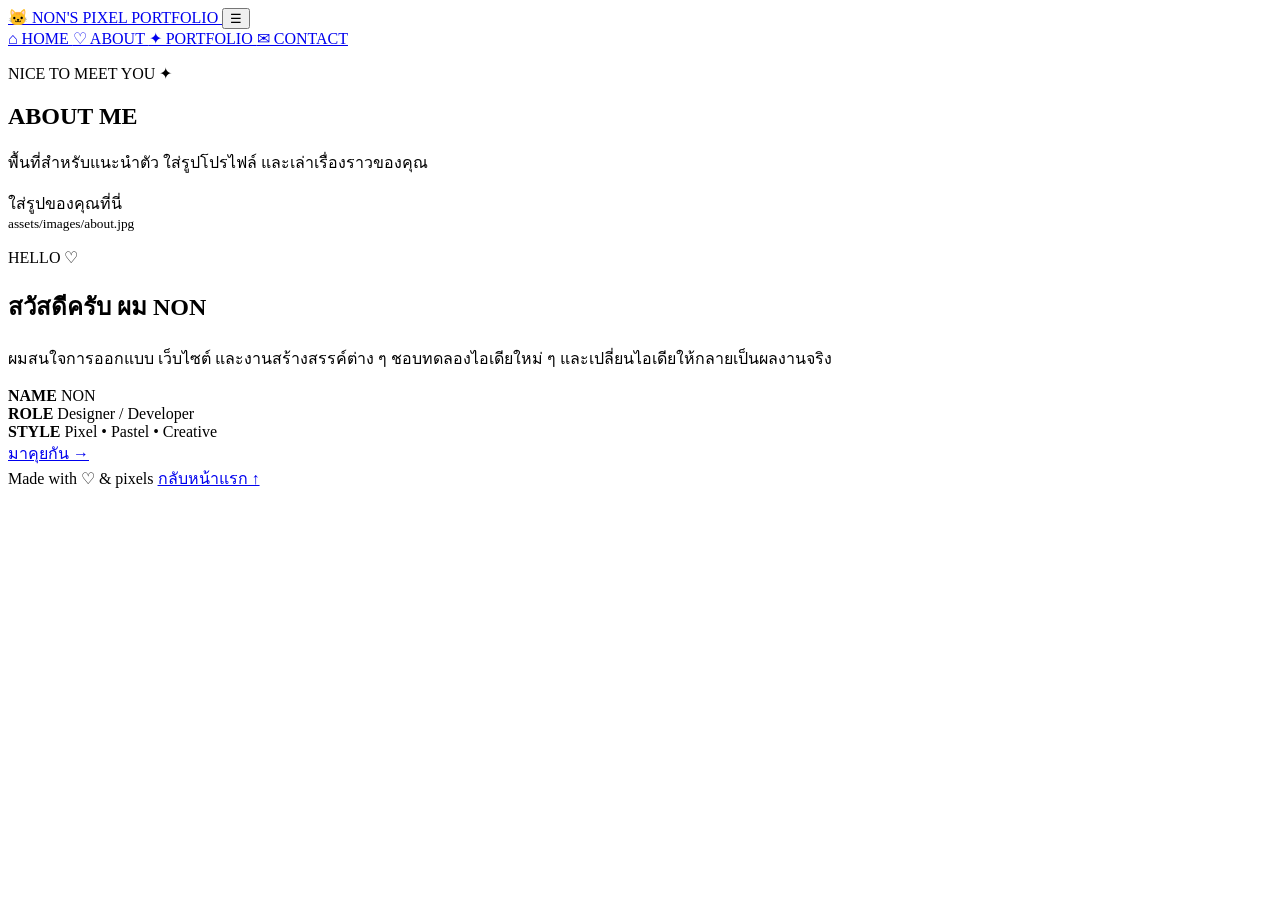
==== about.html @ fb9bc794 "Create about.html" ====
<!doctype html>
<html lang="th">

<head>

  <meta charset="UTF-8">
  <meta name="viewport" content="width=device-width, initial-scale=1.0">

  <title>About — NON</title>

  <link rel="preconnect" href="https://fonts.googleapis.com">
  <link rel="preconnect" href="https://fonts.gstatic.com" crossorigin>

  <link
    href="https://fonts.googleapis.com/css2?family=Press+Start+2P&family=Prompt:wght@400;500;600;700&display=swap"
    rel="stylesheet"
  >

  <link rel="stylesheet" href="assets/style.css">

</head>


<body>


<header class="site-header">

  <a class="brand" href="index.html">

    <span class="brand-cat">
      🐱
    </span>

    <span>
      NON'S PIXEL PORTFOLIO
    </span>

  </a>


  <button class="menu-toggle" aria-label="เปิดเมนู">
    ☰
  </button>


  <nav class="nav">

    <a href="index.html">
      ⌂ HOME
    </a>

    <a class="active" href="about.html">
      ♡ ABOUT
    </a>

    <a href="portfolio.html">
      ✦ PORTFOLIO
    </a>

    <a href="contact.html">
      ✉ CONTACT
    </a>

  </nav>

</header>



<main>


  <!-- PAGE TITLE -->

  <section class="page-head shell">

    <p class="eyebrow">
      NICE TO MEET YOU ✦
    </p>

    <h1>
      ABOUT <span>ME</span>
    </h1>

    <p>
      พื้นที่สำหรับแนะนำตัว ใส่รูปโปรไฟล์
      และเล่าเรื่องราวของคุณ
    </p>

  </section>



  <!-- ABOUT -->

  <section class="about-grid shell">


    <!-- PROFILE IMAGE -->

    <div class="profile-frame image-slot">

      <img
        src="assets/images/about.jpg"
        alt="รูปของฉัน"
        onerror="this.style.display='none';this.nextElementSibling.style.display='grid'"
      >

      <div class="placeholder">

        ใส่รูปของคุณที่นี่

        <br>

        <small>
          assets/images/about.jpg
        </small>

      </div>

    </div>



    <!-- ABOUT TEXT -->

    <div class="paper">

      <p class="eyebrow">
        HELLO ♡
      </p>

      <h2>
        สวัสดีครับ ผม NON
      </h2>

      <p>
        ผมสนใจการออกแบบ เว็บไซต์
        และงานสร้างสรรค์ต่าง ๆ
        ชอบทดลองไอเดียใหม่ ๆ
        และเปลี่ยนไอเดียให้กลายเป็นผลงานจริง
      </p>


      <div class="info-list">

        <div>

          <b>
            NAME
          </b>

          <span>
            NON
          </span>

        </div>


        <div>

          <b>
            ROLE
          </b>

          <span>
            Designer / Developer
          </span>

        </div>


        <div>

          <b>
            STYLE
          </b>

          <span>
            Pixel • Pastel • Creative
          </span>

        </div>

      </div>


      <a class="btn primary" href="contact.html">
        มาคุยกัน →
      </a>

    </div>

  </section>

</main>



<footer class="footer">

  <span>
    Made with ♡ & pixels
  </span>

  <span>

    <a href="index.html">
      กลับหน้าแรก ↑
    </a>

  </span>

</footer>



<script src="assets/script.js"></script>

</body>
</html>
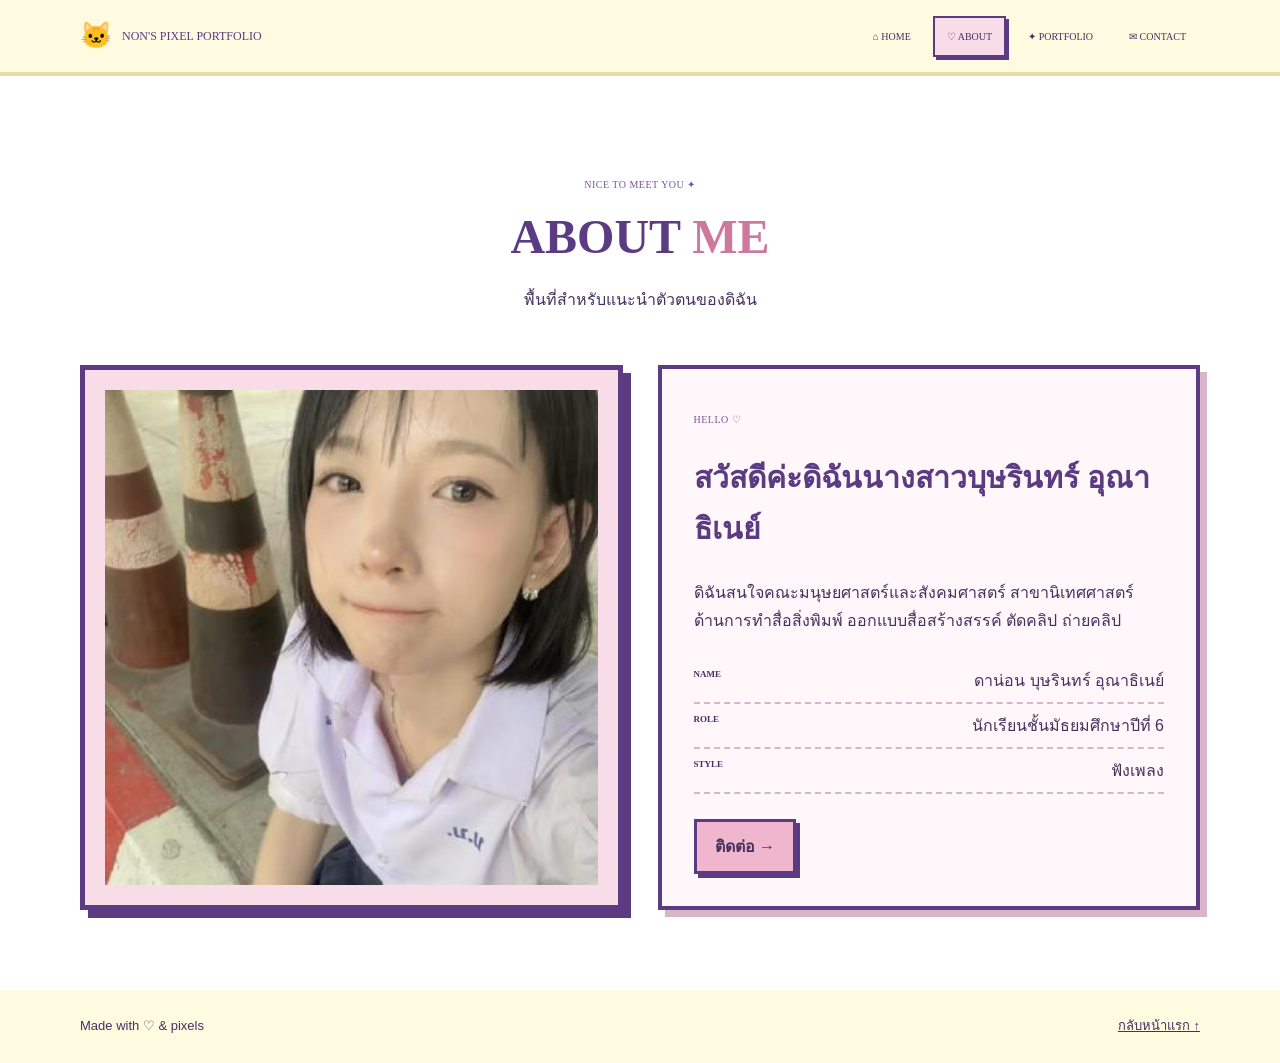
==== commit 2891addf: "Update about.html" ====
--- a/about.html
+++ b/about.html
@@ -6,7 +6,7 @@
   <meta charset="UTF-8">
   <meta name="viewport" content="width=device-width, initial-scale=1.0">
 
-  <title>About — NON</title>
+  <title>About — Busarin</title>
 
   <link rel="preconnect" href="https://fonts.googleapis.com">
   <link rel="preconnect" href="https://fonts.gstatic.com" crossorigin>
@@ -84,8 +84,7 @@
     </h1>
 
     <p>
-      พื้นที่สำหรับแนะนำตัว ใส่รูปโปรไฟล์
-      และเล่าเรื่องราวของคุณ
+      พื้นที่สำหรับแนะนำตัวตนของดิฉัน
     </p>
 
   </section>
@@ -109,13 +108,7 @@
 
       <div class="placeholder">
 
-        ใส่รูปของคุณที่นี่
-
-        <br>
-
-        <small>
-          assets/images/about.jpg
-        </small>
+        <img src="PICNON.jpg">
 
       </div>
 
@@ -132,14 +125,12 @@
       </p>
 
       <h2>
-        สวัสดีครับ ผม NON
+        สวัสดีค่ะดิฉันนางสาวบุษรินทร์ อุณาธิเนย์
       </h2>
 
       <p>
-        ผมสนใจการออกแบบ เว็บไซต์
-        และงานสร้างสรรค์ต่าง ๆ
-        ชอบทดลองไอเดียใหม่ ๆ
-        และเปลี่ยนไอเดียให้กลายเป็นผลงานจริง
+        ดิฉันสนใจคณะมนุษยศาสตร์และสังคมศาสตร์ สาขานิเทศศาสตร์
+        ด้านการทำสื่อสิ่งพิมพ์ ออกแบบสื่อสร้างสรรค์ ตัดคลิป ถ่ายคลิป
       </p>
 
 
@@ -152,7 +143,7 @@
           </b>
 
           <span>
-            NON
+            ดาน่อน บุษรินทร์ อุณาธิเนย์
           </span>
 
         </div>
@@ -165,7 +156,7 @@
           </b>
 
           <span>
-            Designer / Developer
+            นักเรียนชั้นมัธยมศึกษาปีที่ 6
           </span>
 
         </div>
@@ -178,7 +169,7 @@
           </b>
 
           <span>
-            Pixel • Pastel • Creative
+            ฟังเพลง
           </span>
 
         </div>
@@ -187,7 +178,7 @@
 
 
       <a class="btn primary" href="contact.html">
-        มาคุยกัน →
+        ติดต่อ →
       </a>
 
     </div>
--- a/assets/style.css
+++ b/assets/style.css
@@ -0,0 +1,1016 @@
+:root {
+
+  --purple: #5b3b82;
+  --purple2: #7b559c;
+
+  --pink: #efb6ce;
+  --pink2: #f8dce8;
+
+  --cream: #fffbe0;
+  --yellow: #f7ed9e;
+
+  --ink: #44315f;
+  --white: #fffdf8;
+
+}
+
+
+* {
+  box-sizing: border-box;
+}
+
+
+html {
+  scroll-behavior: smooth;
+}
+
+
+body {
+
+  margin: 0;
+
+  color: var(--ink);
+
+  background: #fff;
+
+  font-family: "Prompt", sans-serif;
+
+  line-height: 1.7;
+
+}
+
+
+a {
+  text-decoration: none;
+  color: inherit;
+}
+
+
+.shell {
+
+  width: min(1120px, calc(100% - 36px));
+
+  margin: auto;
+
+}
+
+
+/* =========================
+   HEADER
+========================= */
+
+.site-header {
+
+  min-height: 76px;
+
+  display: flex;
+
+  align-items: center;
+
+  justify-content: space-between;
+
+  gap: 24px;
+
+  padding: 14px max(22px, calc((100% - 1120px) / 2));
+
+  background: var(--cream);
+
+  border-bottom: 4px solid #e8dca5;
+
+  position: sticky;
+
+  top: 0;
+
+  z-index: 20;
+
+}
+
+
+.brand {
+
+  display: flex;
+
+  align-items: center;
+
+  gap: 10px;
+
+  font-family: "Press Start 2P";
+
+  font-size: 12px;
+
+  color: var(--purple);
+
+}
+
+
+.brand-cat {
+  font-size: 26px;
+}
+
+
+.nav {
+
+  display: flex;
+
+  gap: 8px;
+
+  flex-wrap: wrap;
+
+  justify-content: flex-end;
+
+}
+
+
+.nav a {
+
+  font-family: "Press Start 2P";
+
+  font-size: 10px;
+
+  padding: 10px 12px;
+
+  border: 2px solid transparent;
+
+}
+
+
+.nav a:hover,
+.nav a.active {
+
+  background: var(--pink2);
+
+  border-color: var(--purple);
+
+  box-shadow: 3px 3px 0 var(--purple);
+
+}
+
+
+.menu-toggle {
+
+  display: none;
+
+  background: none;
+
+  border: 0;
+
+  font-size: 25px;
+
+  color: var(--purple);
+
+}
+
+
+/* =========================
+   HERO
+========================= */
+
+.hero {
+
+  margin-top: 32px;
+
+  min-height: 470px;
+
+  padding: 64px;
+
+  display: grid;
+
+  grid-template-columns: 1fr 1fr;
+
+  align-items: center;
+
+  overflow: hidden;
+
+  background:
+    linear-gradient(
+      135deg,
+      #fffbdc,
+      #ffe9d9 60%,
+      #f8ccd8
+    );
+
+  border: 5px solid var(--purple);
+
+  box-shadow: 9px 9px 0 var(--purple);
+
+  position: relative;
+
+}
+
+
+.hero:after {
+
+  content: "✦  +  ✦  +";
+
+  position: absolute;
+
+  right: 35px;
+
+  top: 20px;
+
+  font-size: 34px;
+
+  color: #e79ab9;
+
+  letter-spacing: 15px;
+
+}
+
+
+.eyebrow {
+
+  font-family: "Press Start 2P";
+
+  font-size: 10px;
+
+  color: var(--purple2);
+
+  letter-spacing: .5px;
+
+}
+
+
+.hero h1,
+.page-head h1 {
+
+  font-family: "Press Start 2P";
+
+  font-size: clamp(30px, 5vw, 54px);
+
+  line-height: 1.4;
+
+  margin: 18px 0;
+
+  color: var(--purple);
+
+}
+
+
+h1 span,
+h2 span {
+
+  color: #cf789e;
+
+}
+
+
+.lead {
+
+  font-size: 17px;
+
+  max-width: 560px;
+
+}
+
+
+.actions {
+
+  display: flex;
+
+  gap: 14px;
+
+  margin-top: 28px;
+
+}
+
+
+.btn {
+
+  display: inline-block;
+
+  padding: 11px 18px;
+
+  background: #fff;
+
+  border: 3px solid var(--purple);
+
+  box-shadow: 4px 4px 0 var(--purple);
+
+  font-weight: 700;
+
+  cursor: pointer;
+
+}
+
+
+.btn:hover {
+
+  transform: translate(2px, 2px);
+
+  box-shadow: 2px 2px 0 var(--purple);
+
+}
+
+
+.btn.primary {
+  background: var(--pink);
+}
+
+
+/* =========================
+   PIXEL ART
+========================= */
+
+.hero-art {
+
+  width: min(390px, 100%);
+
+  aspect-ratio: 1 / 1;
+
+  margin: auto;
+
+  display: grid;
+
+  place-items: center;
+
+  position: relative;
+
+  background: #f8dbe6;
+
+  border: 5px solid var(--purple);
+
+  box-shadow: 7px 7px 0 var(--purple);
+
+  image-rendering: pixelated;
+
+}
+
+
+.cloud {
+
+  position: absolute;
+
+  top: 15px;
+
+  right: 20px;
+
+  color: #d991b1;
+
+  font-size: 32px;
+
+}
+
+
+.cup {
+
+  position: absolute;
+
+  bottom: 21%;
+
+  width: 70%;
+
+  height: 35%;
+
+  border: 5px solid var(--purple);
+
+  border-radius: 18px 18px 50px 50px;
+
+  background: #f2b6d0;
+
+  font-size: 55px;
+
+  text-align: center;
+
+  padding-top: 25px;
+
+}
+
+
+.cat {
+
+  position: absolute;
+
+  z-index: 2;
+
+  top: 20%;
+
+  font-size: 72px;
+
+  background: #fff6f1;
+
+  border: 5px solid var(--purple);
+
+  padding: 20px 15px;
+
+  border-radius: 50%;
+
+}
+
+
+.saucer {
+
+  position: absolute;
+
+  bottom: 13%;
+
+  width: 75%;
+
+  height: 25px;
+
+  border-radius: 50%;
+
+  background: var(--purple);
+
+}
+
+
+/* =========================
+   QUICK LINKS
+========================= */
+
+.quick-links {
+
+  display: grid;
+
+  grid-template-columns: repeat(3, 1fr);
+
+  gap: 20px;
+
+  margin-top: 45px;
+
+}
+
+
+.quick-card {
+
+  padding: 22px;
+
+  background: #f2ccdc;
+
+  border: 4px solid var(--purple);
+
+  box-shadow: 6px 6px 0 #d9b5c8;
+
+  display: flex;
+
+  align-items: center;
+
+  gap: 18px;
+
+}
+
+
+.quick-card:hover {
+
+  transform: translateY(-4px);
+
+}
+
+
+.quick-card span {
+
+  font-size: 42px;
+
+}
+
+
+.quick-card b {
+
+  font-family: "Press Start 2P";
+
+  font-size: 12px;
+
+}
+
+
+.quick-card small {
+
+  display: block;
+
+  margin-top: 7px;
+
+}
+
+
+/* =========================
+   INTRO
+========================= */
+
+.intro {
+
+  display: grid;
+
+  grid-template-columns: 1fr 1fr;
+
+  gap: 50px;
+
+  margin-top: 70px;
+
+  margin-bottom: 70px;
+
+}
+
+
+.intro h2 {
+
+  font-size: 29px;
+
+  line-height: 1.5;
+
+}
+
+
+.intro > p {
+
+  padding: 25px;
+
+  background: var(--cream);
+
+  border: 3px dashed var(--purple);
+
+}
+
+
+/* =========================
+   PAGE HEAD
+========================= */
+
+.page-head {
+
+  margin-top: 55px;
+
+  text-align: center;
+
+  padding: 35px;
+
+}
+
+
+.page-head h1 {
+
+  font-size: clamp(28px, 5vw, 48px);
+
+  margin: 10px;
+
+}
+
+
+/* =========================
+   ABOUT
+========================= */
+
+.about-grid,
+.contact-grid {
+
+  display: grid;
+
+  grid-template-columns: 1fr 1fr;
+
+  gap: 35px;
+
+  margin-bottom: 70px;
+
+}
+
+
+.image-slot {
+
+  min-height: 430px;
+
+  background: var(--pink2);
+
+  border: 5px solid var(--purple);
+
+  box-shadow: 8px 8px 0 var(--purple);
+
+  overflow: hidden;
+
+}
+
+
+.image-slot img,
+.work-image img {
+
+  width: 100%;
+
+  height: 100%;
+
+  object-fit: cover;
+
+}
+
+
+.placeholder {
+
+  display: none;
+
+  place-items: center;
+
+  text-align: center;
+
+  height: 100%;
+
+  min-height: 300px;
+
+  font-family: "Press Start 2P";
+
+  font-size: 12px;
+
+  color: var(--purple);
+
+  padding: 20px;
+
+}
+
+
+.placeholder small {
+
+  font-family: "Prompt";
+
+  font-size: 12px;
+
+}
+
+
+.image-slot .placeholder {
+
+  display: grid;
+
+}
+
+
+.image-slot:has(
+  img:not([style*="display: none"])
+) .placeholder {
+
+  display: none;
+
+}
+
+
+/* =========================
+   PAPER
+========================= */
+
+.paper {
+
+  background: #fff7fa;
+
+  border: 4px solid var(--purple);
+
+  box-shadow: 7px 7px 0 #d9b5c8;
+
+  padding: 32px;
+
+}
+
+
+.paper h2 {
+
+  font-size: 30px;
+
+  color: var(--purple);
+
+}
+
+
+.info-list {
+
+  margin: 25px 0;
+
+}
+
+
+.info-list div {
+
+  display: flex;
+
+  justify-content: space-between;
+
+  border-bottom: 2px dashed #d6b6c7;
+
+  padding: 8px 0;
+
+}
+
+
+.info-list b {
+
+  font-family: "Press Start 2P";
+
+  font-size: 9px;
+
+}
+
+
+/* =========================
+   PORTFOLIO
+========================= */
+
+.single-project {
+
+  display: grid;
+
+  grid-template-columns: 1.25fr .75fr;
+
+  gap: 35px;
+
+  margin-bottom: 70px;
+
+  align-items: stretch;
+
+}
+
+
+.featured-image {
+
+  min-height: 520px;
+
+  background: var(--pink2);
+
+  border: 5px solid var(--purple);
+
+  box-shadow: 8px 8px 0 var(--purple);
+
+  overflow: hidden;
+
+}
+
+
+.featured-image .placeholder {
+
+  display: grid;
+
+}
+
+
+.featured-image:has(
+  img:not([style*="display: none"])
+) .placeholder {
+
+  display: none;
+
+}
+
+
+.project-detail {
+
+  display: flex;
+
+  flex-direction: column;
+
+  justify-content: center;
+
+}
+
+
+.tag {
+
+  display: inline-block;
+
+  width: fit-content;
+
+  background: var(--yellow);
+
+  border: 2px solid var(--purple);
+
+  padding: 4px 8px;
+
+  font-family: "Press Start 2P";
+
+  font-size: 8px;
+
+}
+
+
+/* =========================
+   CONTACT
+========================= */
+
+.contact-grid {
+
+  align-items: start;
+
+}
+
+
+.contact-card {
+
+  display: flex;
+
+  flex-direction: column;
+
+  gap: 13px;
+
+}
+
+
+.contact-icon {
+
+  font-size: 55px;
+
+}
+
+
+.contact-card a {
+
+  font-weight: 600;
+
+  color: #8e4d76;
+
+}
+
+
+.contact-form {
+
+  display: flex;
+
+  flex-direction: column;
+
+  gap: 15px;
+
+}
+
+
+.contact-form label {
+
+  font-weight: 700;
+
+}
+
+
+.contact-form input,
+.contact-form textarea {
+
+  width: 100%;
+
+  display: block;
+
+  margin-top: 5px;
+
+  border: 3px solid var(--purple);
+
+  padding: 11px;
+
+  font: inherit;
+
+  background: #fff;
+
+}
+
+
+.contact-form textarea {
+
+  resize: vertical;
+
+}
+
+
+.contact-form small {
+
+  font-size: 11px;
+
+}
+
+
+/* =========================
+   FOOTER
+========================= */
+
+.footer {
+
+  margin-top: 80px;
+
+  padding: 25px max(22px, calc((100% - 1120px) / 2));
+
+  background: var(--cream);
+
+  display: flex;
+
+  justify-content: space-between;
+
+  font-size: 13px;
+
+}
+
+
+.footer a {
+
+  text-decoration: underline;
+
+}
+
+
+/* =========================
+   MOBILE
+========================= */
+
+@media (max-width: 800px) {
+
+  .site-header {
+
+    padding: 13px 18px;
+
+  }
+
+
+  .brand span:last-child {
+
+    font-size: 9px;
+
+  }
+
+
+  .menu-toggle {
+
+    display: block;
+
+  }
+
+
+  .nav {
+
+    display: none;
+
+    position: absolute;
+
+    left: 0;
+
+    right: 0;
+
+    top: 72px;
+
+    background: var(--cream);
+
+    padding: 12px 18px;
+
+    border-bottom: 4px solid var(--purple);
+
+    flex-direction: column;
+
+  }
+
+
+  .nav.open {
+
+    display: flex;
+
+  }
+
+
+  .nav a {
+
+    text-align: center;
+
+  }
+
+
+  .hero {
+
+    grid-template-columns: 1fr;
+
+    padding: 35px 25px;
+
+  }
+
+
+  .hero-art {
+
+    width: 300px;
+
+    margin-top: 25px;
+
+  }
+
+
+  .quick-links,
+  .intro,
+  .about-grid,
+  .contact-grid,
+  .single-project {
+
+    grid-template-columns: 1fr;
+
+  }
+
+
+  .intro {
+
+    gap: 10px;
+
+  }
+
+
+  .page-head {
+
+    padding: 20px;
+
+  }
+
+
+  .featured-image {
+
+    min-height: 330px;
+
+  }
+
+
+  .footer {
+
+    flex-direction: column;
+
+    gap: 8px;
+
+  }
+
+}
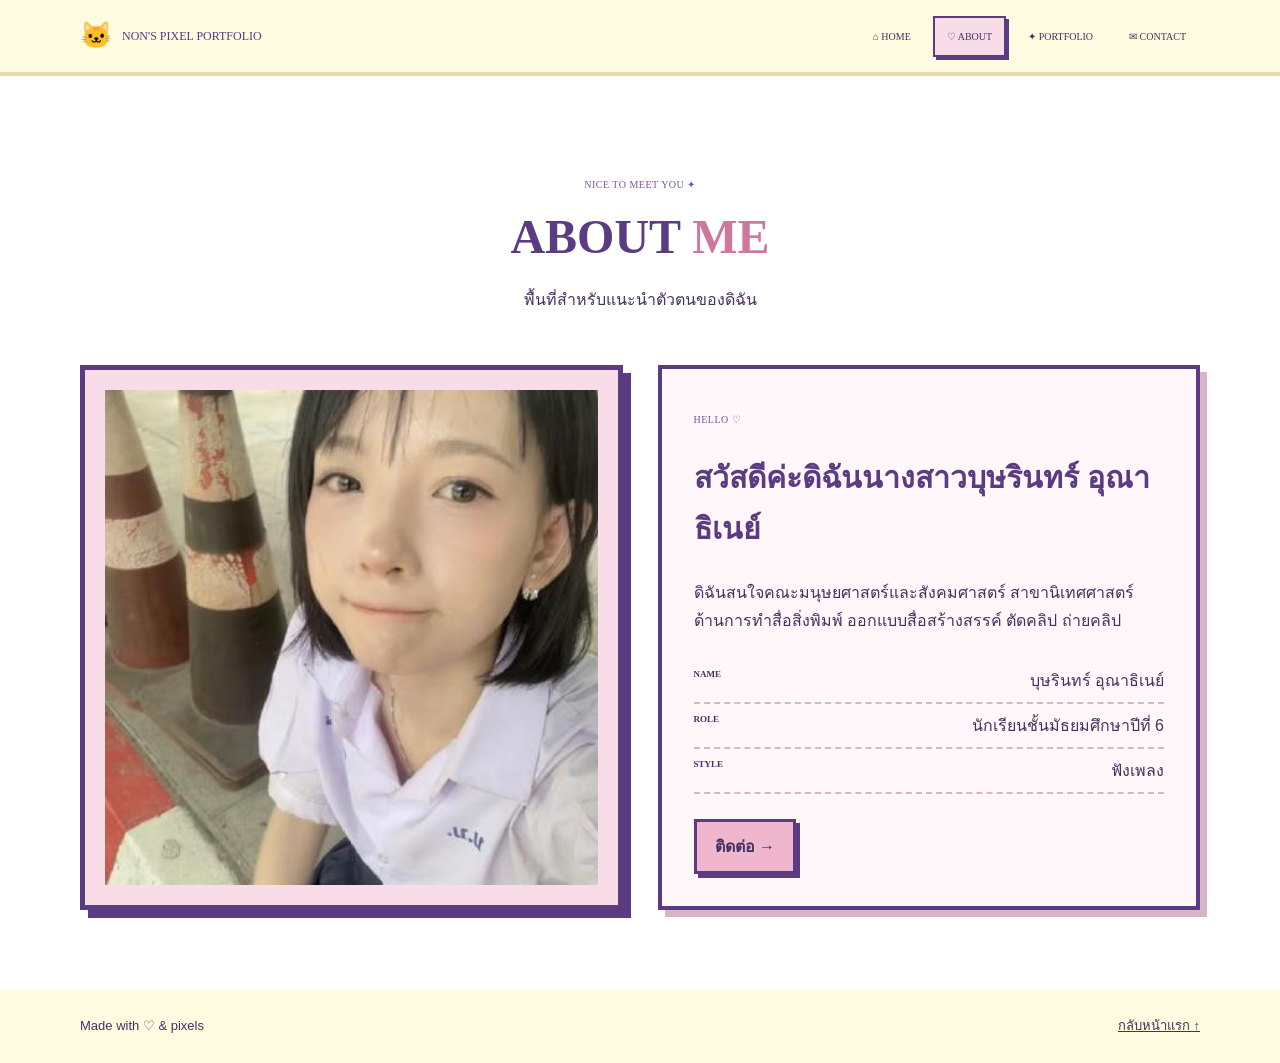
==== commit 90691cc1: "Update about.html" ====
--- a/about.html
+++ b/about.html
@@ -143,7 +143,7 @@
           </b>
 
           <span>
-            ดาน่อน บุษรินทร์ อุณาธิเนย์
+            บุษรินทร์ อุณาธิเนย์
           </span>
 
         </div>
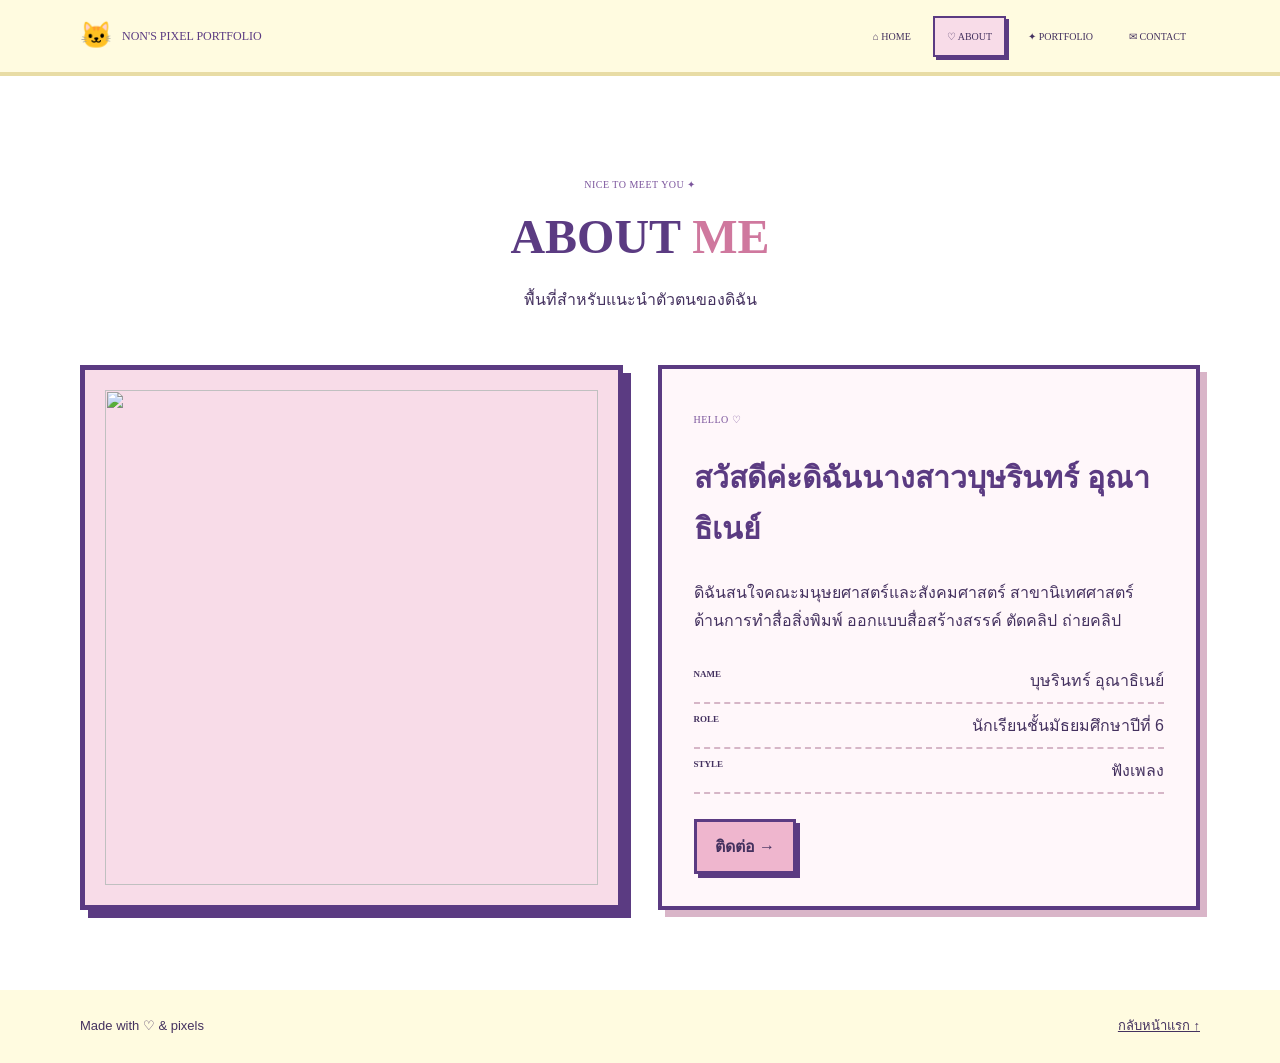
==== commit 51f8ce04: "Update about.html" ====
--- a/about.html
+++ b/about.html
@@ -108,7 +108,7 @@
 
       <div class="placeholder">
 
-        <img src="PICNON.jpg">
+        <img src="PD2.jpg">
 
       </div>
 
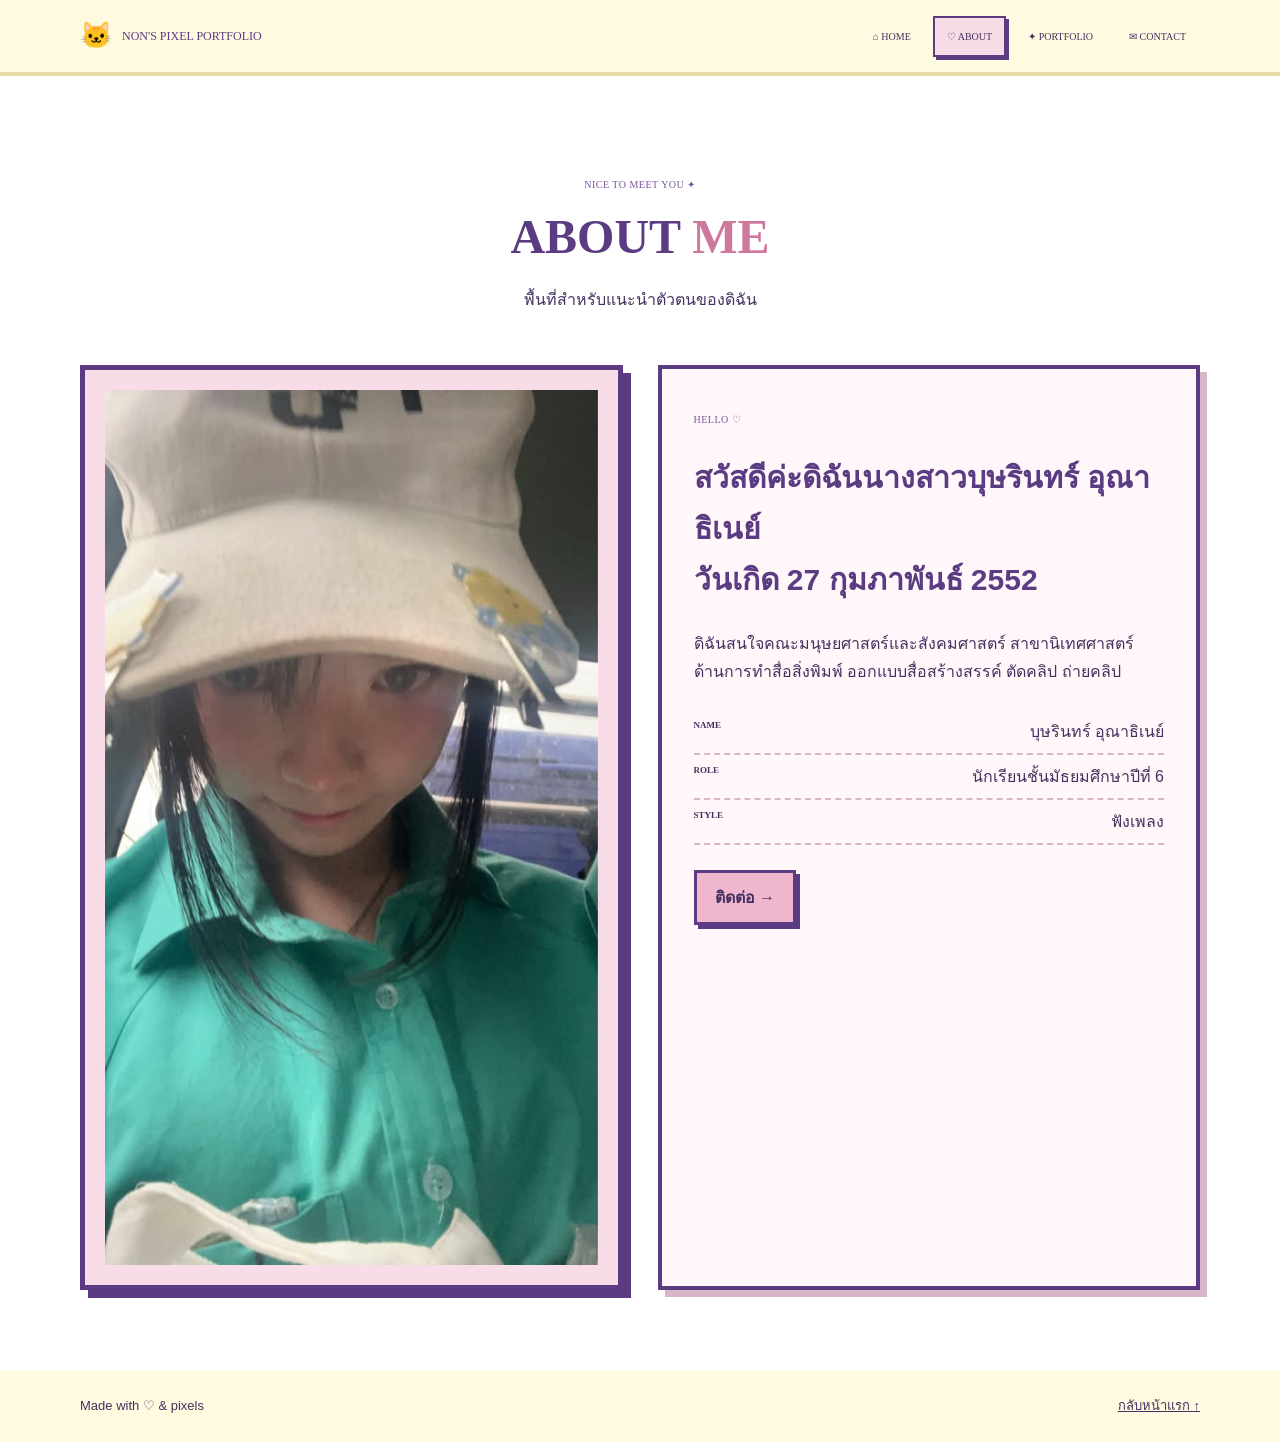
==== commit a8034ec9: "Update about.html" ====
--- a/about.html
+++ b/about.html
@@ -125,7 +125,7 @@
       </p>
 
       <h2>
-        สวัสดีค่ะดิฉันนางสาวบุษรินทร์ อุณาธิเนย์
+        สวัสดีค่ะดิฉันนางสาวบุษรินทร์ อุณาธิเนย์<br>วันเกิด 27 กุมภาพันธ์ 2552
       </h2>
 
       <p>
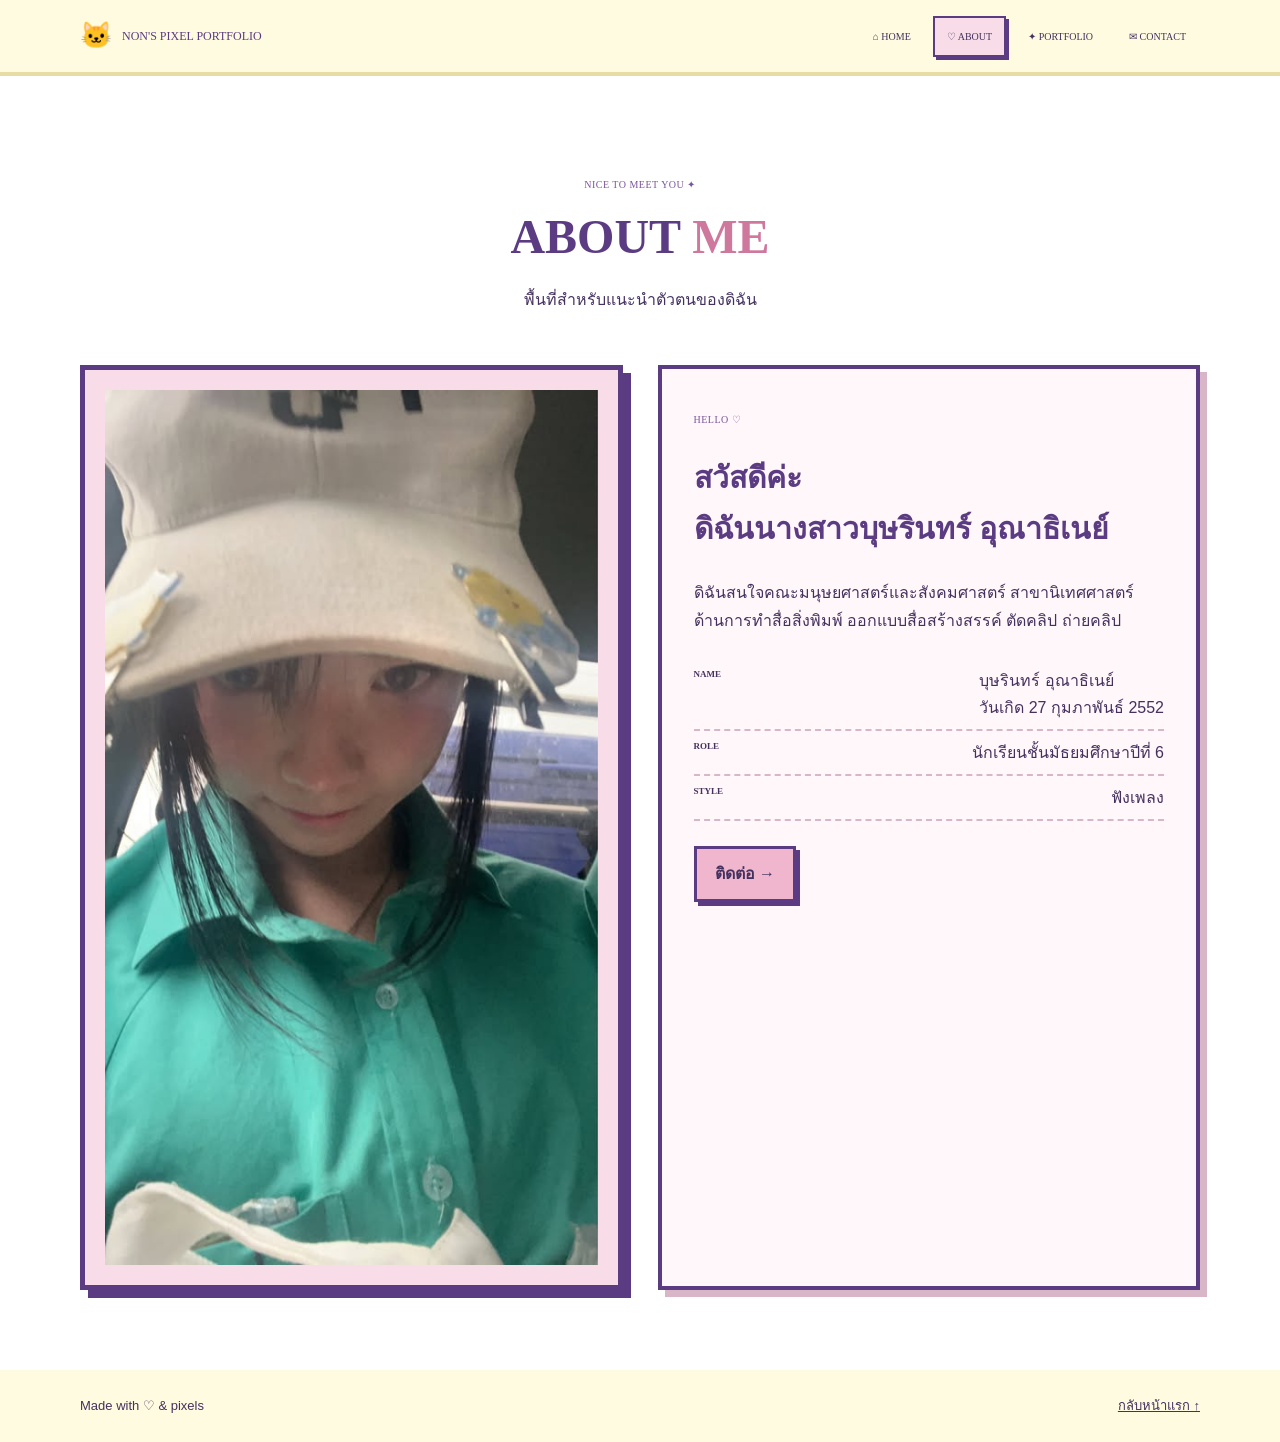
==== commit 8ba0b161: "Update about.html" ====
--- a/about.html
+++ b/about.html
@@ -125,7 +125,7 @@
       </p>
 
       <h2>
-        สวัสดีค่ะดิฉันนางสาวบุษรินทร์ อุณาธิเนย์<br>วันเกิด 27 กุมภาพันธ์ 2552
+        สวัสดีค่ะ<br>ดิฉันนางสาวบุษรินทร์ อุณาธิเนย์
       </h2>
 
       <p>
@@ -143,7 +143,7 @@
           </b>
 
           <span>
-            บุษรินทร์ อุณาธิเนย์
+            บุษรินทร์ อุณาธิเนย์<br>วันเกิด 27 กุมภาพันธ์ 2552
           </span>
 
         </div>
--- a/assets/style.css
+++ b/assets/style.css
@@ -1014,3 +1014,100 @@
   }
 
 }
+/* =========================
+   HOME PROFILE PHOTO
+========================= */
+
+.hero-photo {
+
+  width: min(390px, 100%);
+
+  aspect-ratio: 1 / 1;
+
+  margin: auto;
+
+  position: relative;
+
+  background: var(--pink2);
+
+  border: 5px solid var(--purple);
+
+  box-shadow: 8px 8px 0 var(--purple);
+
+  padding: 18px;
+
+  transform: rotate(2deg);
+
+}
+
+
+.hero-photo img {
+
+  width: 100%;
+
+  height: 100%;
+
+  display: block;
+
+  object-fit: cover;
+
+  border: 4px solid var(--purple);
+
+}
+
+
+.photo-decoration {
+
+  position: absolute;
+
+  right: -18px;
+
+  top: -25px;
+
+  font-size: 42px;
+
+  color: #d991b1;
+
+  transform: rotate(-10deg);
+
+}
+
+
+.photo-heart {
+
+  position: absolute;
+
+  left: -20px;
+
+  bottom: 20px;
+
+  width: 55px;
+
+  height: 55px;
+
+  display: grid;
+
+  place-items: center;
+
+  background: var(--yellow);
+
+  border: 4px solid var(--purple);
+
+  box-shadow: 4px 4px 0 var(--purple);
+
+  font-size: 30px;
+
+}
+
+
+@media (max-width: 800px) {
+
+  .hero-photo {
+
+    width: 300px;
+
+    margin-top: 25px;
+
+  }
+
+}
